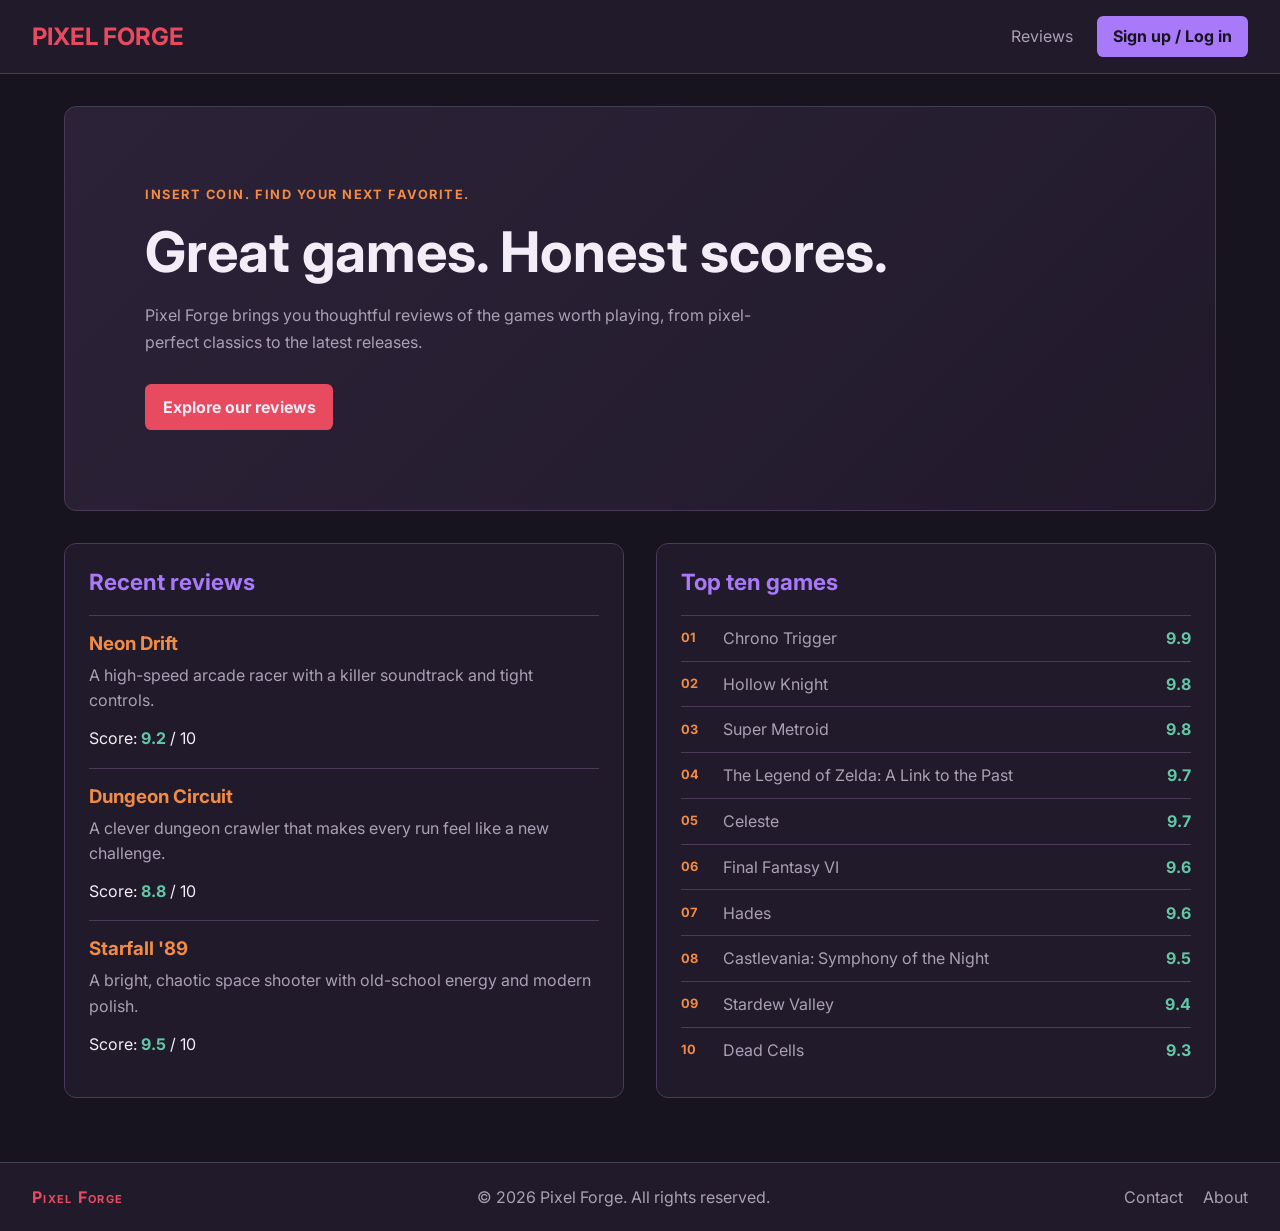
==== index.html @ 400ab68e "add initial index and about page, stylesheet, and claude.md file" ====
<!DOCTYPE html>
<html lang="en">
<head>
    <meta charset="UTF-8">
    <meta name="viewport" content="width=device-width, initial-scale=1.0">
    <title>PixelForge</title>
    <link rel="stylesheet" href="style.css">
</head>
<body>
    <header>
        <h1><a href="index.html">Pixel Forge</a></h1>
        <nav aria-label="Main navigation">
            <a href="#">Reviews</a>
            <a href="#">Sign up / Log in</a>
        </nav>
    </header>
    <main>
        <section aria-labelledby="hero-title">
            <p>INSERT COIN. FIND YOUR NEXT FAVORITE.</p>
            <h2 id="hero-title">Great games. Honest scores.</h2>
            <p>Pixel Forge brings you thoughtful reviews of the games worth playing, from pixel-perfect classics to the latest releases.</p>
            <a href="#recent-reviews">Explore our reviews</a>
        </section>

        <section aria-label="Latest reviews and top-rated games">
            <section id="recent-reviews" aria-labelledby="recent-reviews-title">
                <h2 id="recent-reviews-title">Recent reviews</h2>
                <article>
                    <h3>Neon Drift</h3>
                    <p>A high-speed arcade racer with a killer soundtrack and tight controls.</p>
                    <p>Score: <strong>9.2</strong> / 10</p>
                </article>
                <article>
                    <h3>Dungeon Circuit</h3>
                    <p>A clever dungeon crawler that makes every run feel like a new challenge.</p>
                    <p>Score: <strong>8.8</strong> / 10</p>
                </article>
                <article>
                    <h3>Starfall '89</h3>
                    <p>A bright, chaotic space shooter with old-school energy and modern polish.</p>
                    <p>Score: <strong>9.5</strong> / 10</p>
                </article>
            </section>

            <section aria-labelledby="top-games-title">
                <h2 id="top-games-title">Top ten games</h2>
                <ol>
                    <li><span>Chrono Trigger</span><strong>9.9</strong></li>
                    <li><span>Hollow Knight</span><strong>9.8</strong></li>
                    <li><span>Super Metroid</span><strong>9.8</strong></li>
                    <li><span>The Legend of Zelda: A Link to the Past</span><strong>9.7</strong></li>
                    <li><span>Celeste</span><strong>9.7</strong></li>
                    <li><span>Final Fantasy VI</span><strong>9.6</strong></li>
                    <li><span>Hades</span><strong>9.6</strong></li>
                    <li><span>Castlevania: Symphony of the Night</span><strong>9.5</strong></li>
                    <li><span>Stardew Valley</span><strong>9.4</strong></li>
                    <li><span>Dead Cells</span><strong>9.3</strong></li>
                </ol>
            </section>
        </section>
    </main>
    <footer>
        <h2><a href="index.html">Pixel Forge</a></h2>
        <p>&copy; 2026 Pixel Forge. All rights reserved.</p>
        <nav aria-label="Footer navigation">
            <a href="#">Contact</a>
            <a href="about.html">About</a>
        </nav>
    </footer>
</body>
</html>
---- style.css ----
@import url('https://fonts.googleapis.com/css2?family=Inter:ital,opsz,wght@0,14..32,100..900;1,14..32,100..900&display=swap');

:root {
    --color-bg: #17131f;
    --color-surface: #211a2b;
    --color-surface-raised: #2c2238;
    --color-primary: #e84a5f;
    --color-secondary: #f28c45;
    --color-accent: #a879f9;
    --color-success: #63c7a5;
    --color-warning: #f4b942;
    --color-danger: #f25f5c;
    --color-text: #f2edf7;
    --color-text-muted: #aaa0b5;
    --color-border: #493b55;
}

* {
    margin: 0;
    padding: 0;
}
a {
    color: inherit;
}
body {
    font-family: Inter, sans-serif;
    background-color: var(--color-bg);
    color: var(--color-text);
}

header {
    display: flex;
    align-items: center;
    justify-content: space-between;
    gap: 1.5rem;
    padding: 1rem 2rem;
    background-color: var(--color-surface);
    border-bottom: 1px solid var(--color-border);
}

header h1 {
    color: var(--color-primary);
    font-size: 1.5rem;
    text-transform: uppercase;
}

header h1 a,
footer h2 a {
    color: inherit;
    text-decoration: none;
}

header nav {
    display: flex;
    align-items: center;
    gap: 1.5rem;
}

header nav a:first-child {
    color: var(--color-text-muted);
    text-decoration: none;
}

header nav a:first-child:hover {
    color: var(--color-secondary);
}

header nav a:last-child {
    padding: 0.65rem 1rem;
    border-radius: 0.4rem;
    background-color: var(--color-accent);
    color: var(--color-bg);
    font-weight: 700;
    text-decoration: none;
}

header nav a:last-child:hover {
    background-color: var(--color-primary);
    color: var(--color-text);
}

header nav a:focus-visible {
    outline: 2px solid var(--color-secondary);
    outline-offset: 3px;
}

main {
    width: min(100% - 2rem, 72rem);
    margin: 0 auto;
    padding: 2rem 0 4rem;
}

.about-main {
    max-width: 52rem;
    min-height: 60vh;
    display: flex;
    align-items: center;
}

.about-article {
    width: 100%;
    padding: clamp(1.5rem, 5vw, 3.5rem);
    border: 1px solid var(--color-border);
    border-left: 4px solid var(--color-accent);
    border-radius: 0.75rem;
    background: linear-gradient(135deg, var(--color-surface-raised), var(--color-surface));
}

.about-article .about-eyebrow {
    margin-bottom: 0.75rem;
    color: var(--color-secondary);
    font-size: 0.8rem;
    font-weight: 700;
    letter-spacing: 0.12em;
}

.about-article h2 {
    margin-bottom: 1.5rem;
    color: var(--color-text);
    font-size: clamp(2rem, 5vw, 3rem);
}

.about-article p:not(.about-eyebrow) {
    margin-top: 1rem;
    color: var(--color-text-muted);
    line-height: 1.8;
}

main > section:first-of-type {
    padding: clamp(2rem, 7vw, 5rem);
    border: 1px solid var(--color-border);
    border-radius: 0.75rem;
    background: linear-gradient(135deg, var(--color-surface-raised), var(--color-surface));
}

main > section:first-of-type p:first-child {
    margin-bottom: 1rem;
    color: var(--color-secondary);
    font-size: 0.8rem;
    font-weight: 700;
    letter-spacing: 0.12em;
}

main > section:first-of-type h2 {
    margin-bottom: 1rem;
    color: var(--color-text);
    font-size: clamp(2rem, 5vw, 3.5rem);
}

main > section:first-of-type p:nth-of-type(2) {
    max-width: 38rem;
    margin-bottom: 1.75rem;
    color: var(--color-text-muted);
    line-height: 1.7;
}

main > section:first-of-type a {
    display: inline-block;
    padding: 0.8rem 1.1rem;
    border-radius: 0.4rem;
    background-color: var(--color-primary);
    color: var(--color-text);
    font-weight: 700;
    text-decoration: none;
}

main > section:first-of-type a:hover {
    background-color: var(--color-secondary);
    color: var(--color-bg);
}

main > section:last-of-type {
    display: grid;
    grid-template-columns: minmax(0, 1fr) minmax(0, 1fr);
    gap: 2rem;
    margin-top: 2rem;
}

main > section:last-of-type > section {
    min-width: 0;
    padding: 1.5rem;
    border: 1px solid var(--color-border);
    border-radius: 0.75rem;
    background-color: var(--color-surface);
}

main > section:last-of-type h2 {
    margin-bottom: 1.25rem;
    color: var(--color-accent);
    font-size: 1.4rem;
}

main article {
    padding: 1rem 0;
    border-top: 1px solid var(--color-border);
}

main article h3 {
    margin-bottom: 0.5rem;
    color: var(--color-secondary);
}

main article p {
    color: var(--color-text-muted);
    line-height: 1.6;
}

main article p:last-child {
    margin-top: 0.75rem;
    color: var(--color-text);
}

main article strong,
main ol strong {
    color: var(--color-success);
}

main ol {
    list-style: none;
    counter-reset: game-rank;
}

main ol li {
    display: grid;
    grid-template-columns: 2rem minmax(0, 1fr) auto;
    align-items: center;
    gap: 0.65rem;
    padding: 0.7rem 0;
    border-top: 1px solid var(--color-border);
    color: var(--color-text-muted);
    line-height: 1.4;
    counter-increment: game-rank;
}

main ol li::before {
    content: counter(game-rank, decimal-leading-zero);
    color: var(--color-secondary);
    font-size: 0.8rem;
    font-weight: 700;
}

main ol strong {
    white-space: nowrap;
}

a:focus-visible {
    outline: 2px solid var(--color-secondary);
    outline-offset: 3px;
}

footer {
    display: flex;
    align-items: center;
    justify-content: space-between;
    gap: 1rem 2rem;
    padding: 1.5rem 2rem;
    border-top: 1px solid var(--color-border);
    background-color: var(--color-surface);
    color: var(--color-text-muted);
}

footer h2 {
    color: var(--color-primary);
    font-size: 1rem;
    font-variant: small-caps;
    letter-spacing: 0.08em;
}

footer nav {
    display: flex;
    gap: 1.25rem;
}

footer nav a {
    color: var(--color-text-muted);
    text-decoration: none;
}

footer nav a:hover {
    color: var(--color-secondary);
}

@media (max-width: 480px) {
    header {
        padding: 1rem;
    }

    header nav {
        gap: 0.75rem;
    }

    header nav a:last-child {
        padding: 0.55rem 0.7rem;
    }

    main {
        padding-top: 1rem;
    }

    main > section:last-of-type {
        grid-template-columns: 1fr;
        gap: 1rem;
        margin-top: 1rem;
    }

    main > section:last-of-type > section {
        padding: 1rem;
    }

    footer {
        flex-direction: column;
        align-items: flex-start;
        padding: 1.25rem 1rem;
    }
}
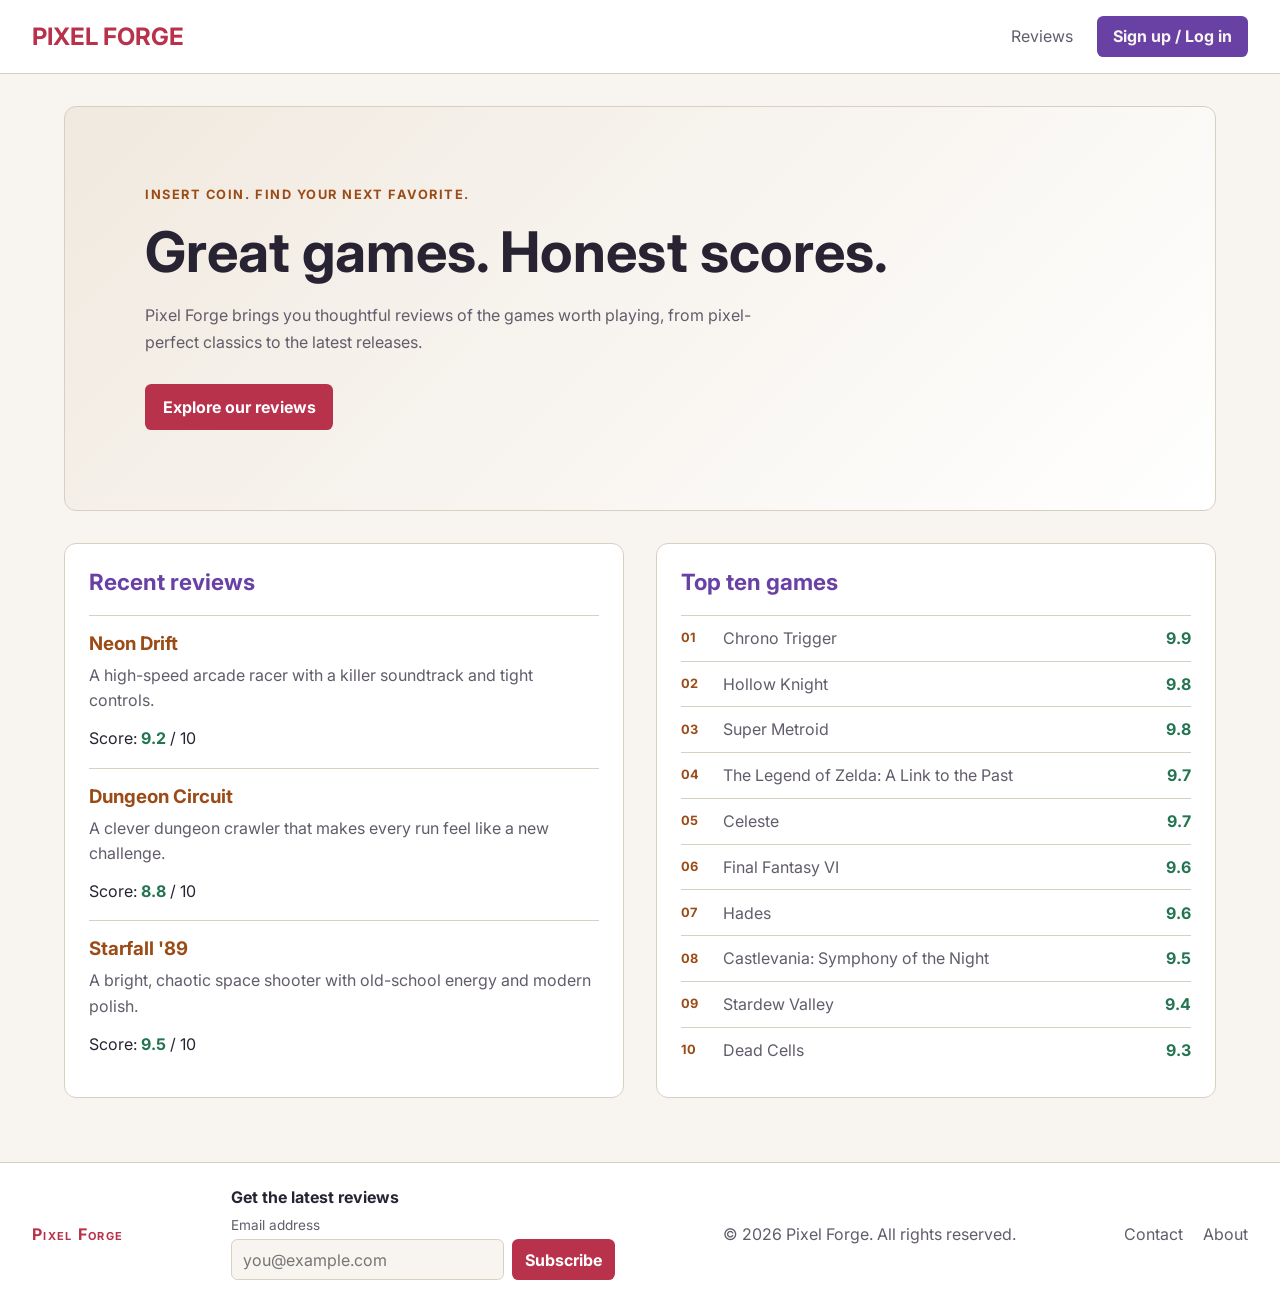
==== commit cd07da94: "add newsletter form" ====
--- a/index.html
+++ b/index.html
@@ -61,6 +61,16 @@
     </main>
     <footer>
         <h2><a href="index.html">Pixel Forge</a></h2>
+        <section class="newsletter-signup" aria-labelledby="newsletter-title">
+            <h3 id="newsletter-title">Get the latest reviews</h3>
+            <form>
+                <label for="newsletter-email">Email address</label>
+                <div class="newsletter-fields">
+                    <input id="newsletter-email" name="email" type="email" autocomplete="email" placeholder="you@example.com">
+                    <button type="submit">Subscribe</button>
+                </div>
+            </form>
+        </section>
         <p>&copy; 2026 Pixel Forge. All rights reserved.</p>
         <nav aria-label="Footer navigation">
             <a href="#">Contact</a>
--- a/style.css
+++ b/style.css
@@ -1,18 +1,18 @@
 @import url('https://fonts.googleapis.com/css2?family=Inter:ital,opsz,wght@0,14..32,100..900;1,14..32,100..900&display=swap');
 
 :root {
-    --color-bg: #17131f;
-    --color-surface: #211a2b;
-    --color-surface-raised: #2c2238;
-    --color-primary: #e84a5f;
-    --color-secondary: #f28c45;
-    --color-accent: #a879f9;
-    --color-success: #63c7a5;
-    --color-warning: #f4b942;
-    --color-danger: #f25f5c;
-    --color-text: #f2edf7;
-    --color-text-muted: #aaa0b5;
-    --color-border: #493b55;
+    --color-bg: #f8f5f0;
+    --color-surface: #ffffff;
+    --color-surface-raised: #f0e9df;
+    --color-primary: #b8324b;
+    --color-secondary: #9a4b16;
+    --color-accent: #6941a5;
+    --color-success: #237451;
+    --color-warning: #8a5a00;
+    --color-danger: #b4232f;
+    --color-text: #282332;
+    --color-text-muted: #625c6b;
+    --color-border: #d8cfc3;
 }
 
 * {
@@ -76,7 +76,7 @@
 
 header nav a:last-child:hover {
     background-color: var(--color-primary);
-    color: var(--color-text);
+    color: var(--color-surface);
 }
 
 header nav a:focus-visible {
@@ -159,7 +159,7 @@
     padding: 0.8rem 1.1rem;
     border-radius: 0.4rem;
     background-color: var(--color-primary);
-    color: var(--color-text);
+    color: var(--color-surface);
     font-weight: 700;
     text-decoration: none;
 }
@@ -259,6 +259,54 @@
     color: var(--color-text-muted);
 }
 
+.newsletter-signup {
+    flex: 0 1 24rem;
+}
+
+.newsletter-signup h3 {
+    margin-bottom: 0.65rem;
+    color: var(--color-text);
+    font-size: 1rem;
+}
+
+.newsletter-signup form > label {
+    display: block;
+    margin-bottom: 0.35rem;
+    color: var(--color-text-muted);
+    font-size: 0.85rem;
+}
+
+.newsletter-fields {
+    display: flex;
+    gap: 0.5rem;
+}
+
+.newsletter-fields input {
+    flex: 1;
+    min-width: 0;
+    padding: 0.6rem 0.7rem;
+    border: 1px solid var(--color-border);
+    border-radius: 0.4rem;
+    background-color: var(--color-bg);
+    color: var(--color-text);
+    font: inherit;
+}
+
+.newsletter-fields button {
+    padding: 0.6rem 0.8rem;
+    border: 0;
+    border-radius: 0.4rem;
+    background-color: var(--color-primary);
+    color: var(--color-surface);
+    font: inherit;
+    font-weight: 700;
+    cursor: pointer;
+}
+
+.newsletter-fields button:hover {
+    background-color: var(--color-secondary);
+}
+
 footer h2 {
     color: var(--color-primary);
     font-size: 1rem;
@@ -312,4 +360,9 @@
         align-items: flex-start;
         padding: 1.25rem 1rem;
     }
+
+    .newsletter-signup {
+        width: 100%;
+        flex-basis: auto;
+    }
 }
